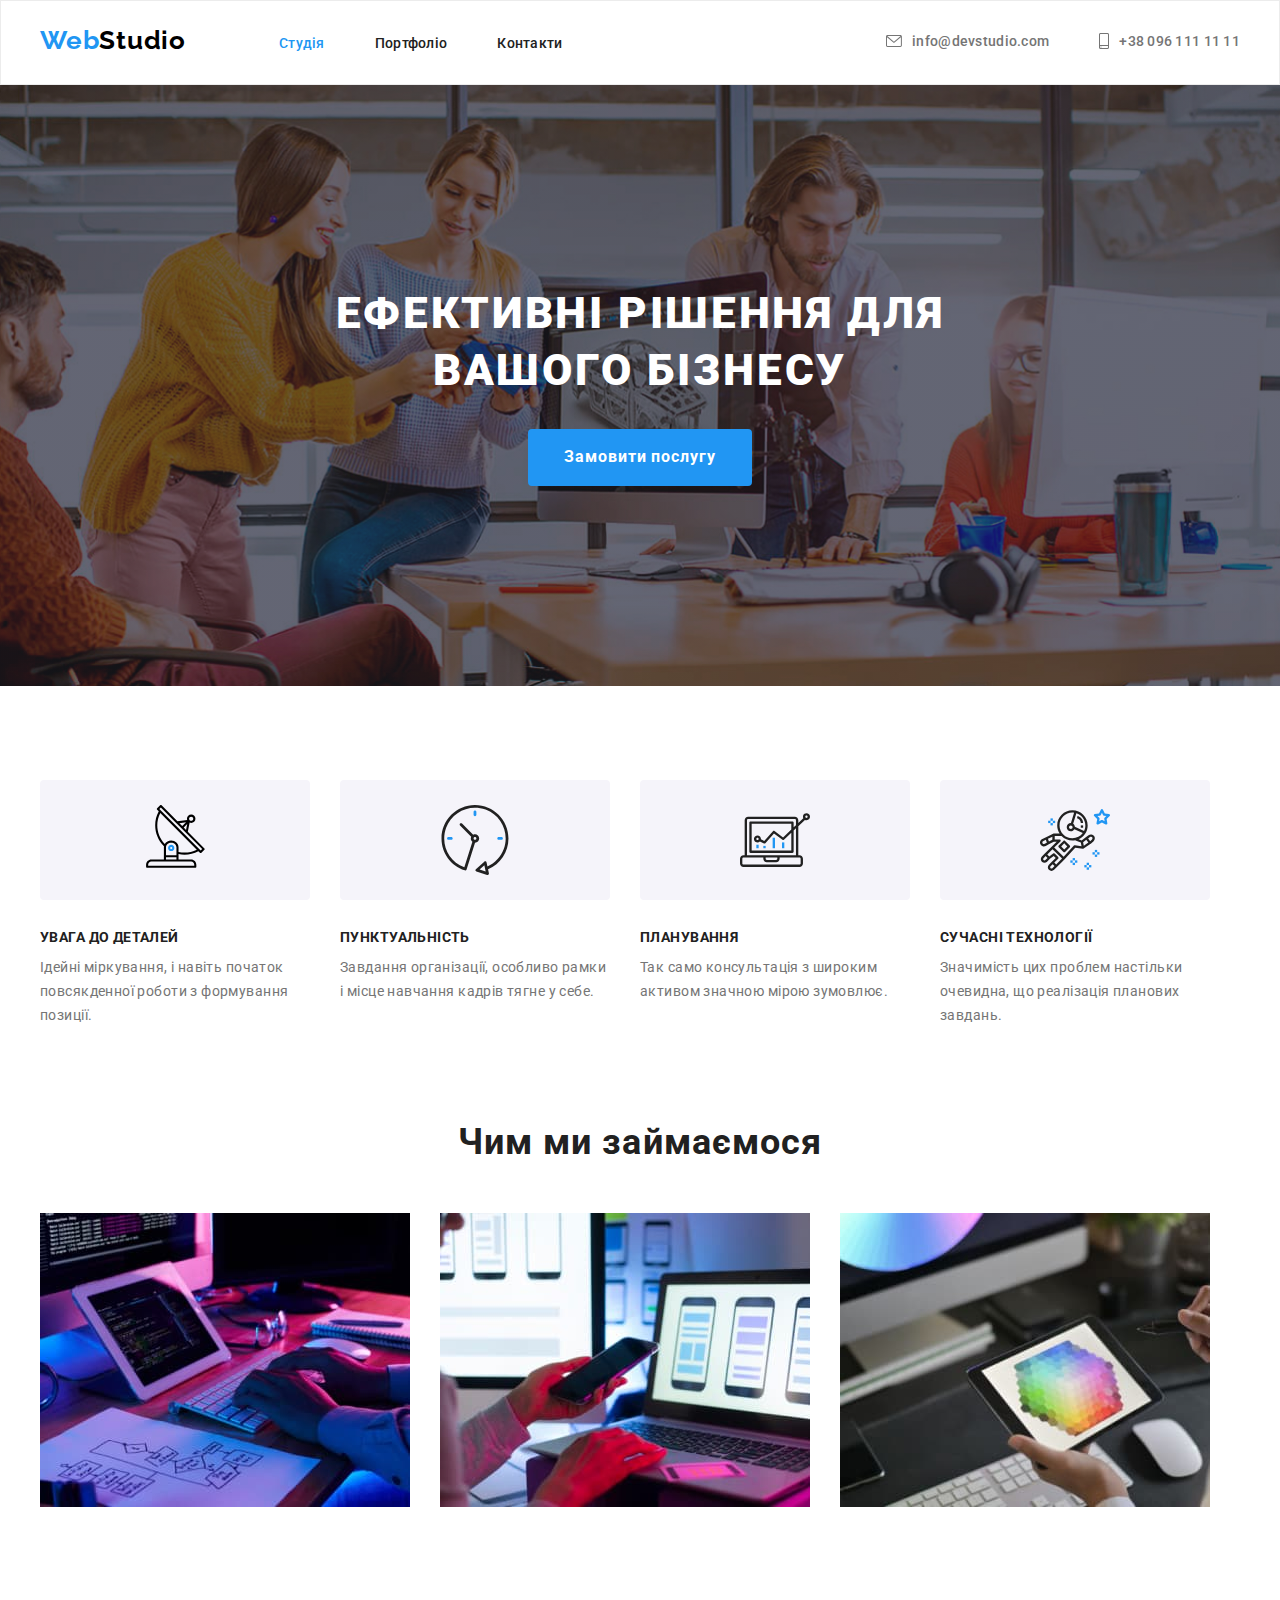
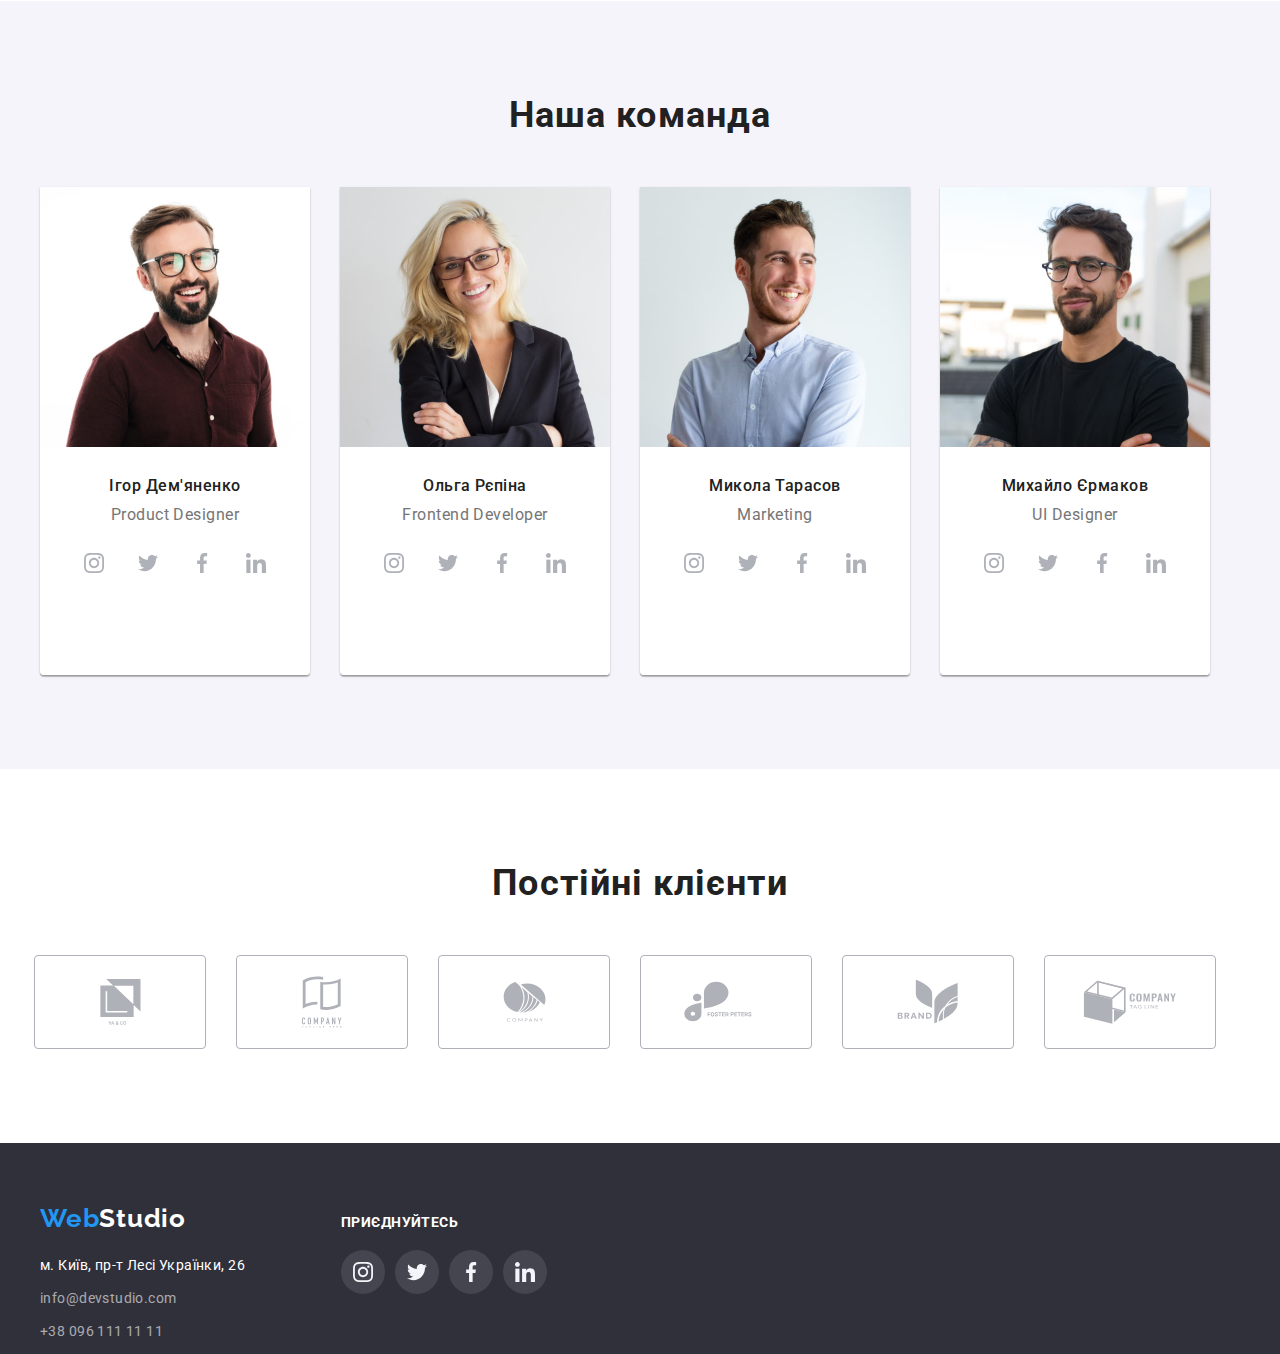
==== index.html @ 08d34241 "dsfdf" ====
<!DOCTYPE html>
<html lang="ua">
<head>
    <meta charset="UTF-8">
    <meta http-equiv="X-UA-Compatible" content="IE=edge">
    <meta name="viewport" content="width=device-width, initial-scale=1.0">
    <title>web-studio</title>
    
    <link rel="stylesheet" href="https://cdnjs.cloudflare.com/ajax/libs/modern-normalize/1.1.0/modern-normalize.min.css"
        integrity="sha512-wpPYUAdjBVSE4KJnH1VR1HeZfpl1ub8YT/NKx4PuQ5NmX2tKuGu6U/JRp5y+Y8XG2tV+wKQpNHVUX03MfMFn9Q=="
        crossorigin="anonymous" referrerpolicy="no-referrer" />
    <link rel="preconnect" href="https://fonts.googleapis.com">
    <link rel="preconnect" href="https://fonts.gstatic.com" crossorigin>
    <link href="https://fonts.googleapis.com/css2?family=Raleway:wght@700&family=Roboto:wght@400;500;700;900&display=swap"
        rel="stylesheet">
    <link rel="stylesheet" href="./css/styles.css">

</head>
<body>
   <!--  Шапка-->
    <header class="header">
        <div class="container header-nav">
            <nav class="navigation">
                <a href="./index.html" class="logo">Web<span>Studio</span>
                </a>
            
                <ul class="site-nav">
                    <li class="item"><a href="" class="link current">Студія</a></li>
                    <li class="item"><a href="./portfolio.html" class="link">Портфоліо</a></li>
                    <li class="item"><a href="" class="link">Контакти</a></li>
                </ul>
            </nav>
            
            <ul class="auth-nav">
                <li class="header-item">
                    <a href="mailto:info@devstudio.com" class="header-link">
                        <svg class="icon-mail" width="16" height="12">
                            <use href="./images/symbol-defs.svg#icon-mail"></use></svg>
                        info@devstudio.com</a> 
                </li>

                <li class="header-item">
                    <a href="tel:+80961111111" class="header-link">
                        <svg class="icon-tel" width="10" height="16">
                            <use href="./images/symbol-defs.svg#icon-tel"></use></svg>
                        +38 096 111 11 11</a>
                </li>
            </ul>
        </div>
    </header>


<!-- Унікальна інформація -->   
<main>
    <!-- Герой -->
    <section class="hero">
        <div class="container">
            <h1>ЕФЕКТИВНІ РІШЕННЯ ДЛЯ <br> ВАШОГО БІЗНЕСУ</h1>
            <button type="button" class="btn-hero">Замовити послугу</button>
        </div>
    </section>
    
    <!-- наші особливості -->
    <section class="feature">
        <div class="container">
            <h2 class="visually-hidden">Наші особливості</h2>
            <ul class="feature-list">
                <li>
                    <div class="feature-box">
                        <svg width="70" height="70">
                            <use href="./images/symbol-defs.svg#icon-antenna"></use>
                        </svg>
                    </div>
                    <h3 class="feature-title">УВАГА ДО ДЕТАЛЕЙ</h3>
                    <p class="feature-text">Ідейні міркування, і навіть початок повсякденної роботи з формування позиції.</p>
                </li>
            
                <li>
                    <div class="feature-box">
                        <svg width="70" height="70">
                            <use href="./images/symbol-defs.svg#icon-clock"></use>
                        </svg>
                    </div>
                    <h3 class="feature-title">ПУНКТУАЛЬНІСТЬ</h3>
                    <p class="feature-text">Завдання організації, особливо рамки і місце навчання кадрів тягне у себе.</p>
                </li>
            
                <li>
                    <div class="feature-box">
                        <svg width="70" height="70">
                            <use href="./images/symbol-defs.svg#icon-diagram"></use>
                        </svg>
                    </div>
                    <h3 class="feature-title">ПЛАНУВАННЯ</h3>
                    <p class="feature-text">Так само консультація з широким активом значною мірою зумовлює.</p>
                </li>
            
                <li>
                    <div class="feature-box">
                        <svg width="70" height="70">
                            <use href="./images/symbol-defs.svg#icon-astronaut"></use>
                        </svg>
                    </div>
                    <h3 class="feature-title">СУЧАСНІ ТЕХНОЛОГІЇ</h3>
                    <p class="feature-text">Значимість цих проблем настільки очевидна, що реалізація планових завдань.</p>
                </li>
            </ul>
        </div>
    </section>
    
    <!-- Чим ми займаємося -->
    <section class="work">
        <div class="container">
            <h2 class="work-title">Чим ми займаємося</h2>
            
            <ul class="work-list">
                <li class="work-img"><img src="./images/box 1.jpg" alt="приклад" width="370" height="294"></li>
                <li class="work-img"><img src="./images/box 2.jpg" alt="приклад" width="370" height="294"></li>
                <li class="work-img"><img src="./images/box 3.jpg" alt="приклад" width="370" height="294"></li>
            </ul>
        </div>
    </section>
    
    <!-- Наша команда -->
    <section class="team">
        <div class="container">
            <h2 class="team-title">Наша команда</h2>
            <ul class="team-list">

                <li class="team-card">
                    <img src="./images/igor.jpg" alt="член команди" width="270" height="260">
                    <div class="team-box">
                        <h3 class="team-name">Ігор Дем'яненко</h3>
                        <p class="team-text">Product Designer</p>
                        <ul class="social-list">
                            <li> <a class="link-area" href="/"> 
                                <svg class="social-link" width="20" height="20"> 
                                    <use href="./images/symbol-defs2.svg#icon-instagram"></use> 
                                </svg> </a> 
                            </li>
                            <li> <a class="link-area" href="/"> 
                                <svg class="social-link" width="20" height="20">
                                    <use href="./images/symbol-defs2.svg#icon-twitter"></use>
                                </svg> </a> 
                            </li>
                            <li> <a class="link-area" href="/"> 
                                <svg class="social-link" width="20" height="20">
                                    <use href="./images/symbol-defs2.svg#icon-facebook"></use>
                                </svg> </a> 
                            </li>
                            <li> <a class="link-area" href="/"> 
                                <svg class="social-link" width="20" height="20">
                                    <use href="./images/symbol-defs2.svg#icon-linkedin"></use>
                                </svg> </a> 
                            </li>
                        </ul>
                    </div>
                </li>
                
                <li class="team-card">
                    <img src="./images/olga.jpg" alt="член команди" width="270" height="260">
                    <div class="team-box">
                        <h3 class="team-name">Ольга Рєпіна</h3>
                        <p class="team-text">Frontend Developer</p>
                        <ul class="social-list">
                            <li> <a class="link-area" href="/">
                                    <svg class="social-link" width="20" height="20">
                                        <use href="./images/symbol-defs2.svg#icon-instagram"></use>
                                    </svg> </a>
                            </li>
                            <li> <a class="link-area" href="/">
                                    <svg class="social-link" width="20" height="20">
                                        <use href="./images/symbol-defs2.svg#icon-twitter"></use>
                                    </svg> </a>
                            </li>
                            <li> <a class="link-area" href="/">
                                    <svg class="social-link" width="20" height="20">
                                        <use href="./images/symbol-defs2.svg#icon-facebook"></use>
                                    </svg> </a>
                            </li>
                            <li> <a class="link-area" href="/">
                                    <svg class="social-link" width="20" height="20">
                                        <use href="./images/symbol-defs2.svg#icon-linkedin"></use>
                                    </svg> </a>
                            </li>
                        </ul>
                    </div>
                </li>
                
                <li class="team-card">
                    <img src="./images/mykola.jpg" alt="член команди" width="270" height="260">
                    <div class="team-box">
                        <h3 class="team-name">Микола Тарасов</h3>
                        <p class="team-text">Marketing</p>
                        <ul class="social-list">
                            <li> <a class="link-area" href="/">
                                    <svg class="social-link" width="20" height="20">
                                        <use href="./images/symbol-defs2.svg#icon-instagram"></use>
                                    </svg> </a>
                            </li>
                            <li> <a class="link-area" href="/">
                                    <svg class="social-link" width="20" height="20">
                                        <use href="./images/symbol-defs2.svg#icon-twitter"></use>
                                    </svg> </a>
                            </li>
                            <li> <a class="link-area" href="/">
                                    <svg class="social-link" width="20" height="20">
                                        <use href="./images/symbol-defs2.svg#icon-facebook"></use>
                                    </svg> </a>
                            </li>
                            <li> <a class="link-area" href="/">
                                    <svg class="social-link" width="20" height="20">
                                        <use href="./images/symbol-defs2.svg#icon-linkedin"></use>
                                    </svg> </a>
                            </li>
                        </ul>
                    </div>
                </li>
                
                <li class="team-card">
                    <img src="./images/mihaylo.jpg" alt="член команди " width="270" height="260">
                    <div class="team-box">
                        <h3 class="team-name">Михайло Єрмаков</h3>
                        <p class="team-text">UI Designer</p>
                        <ul class="social-list">
                            <li> <a class="link-area" href="/">
                                    <svg class="social-link" width="20" height="20">
                                        <use href="./images/symbol-defs2.svg#icon-instagram"></use>
                                    </svg> </a>
                            </li>
                            <li> <a class="link-area" href="/">
                                    <svg class="social-link" width="20" height="20">
                                        <use href="./images/symbol-defs2.svg#icon-twitter"></use>
                                    </svg> </a>
                            </li>
                            <li> <a class="link-area" href="/">
                                    <svg class="social-link" width="20" height="20">
                                        <use href="./images/symbol-defs2.svg#icon-facebook"></use>
                                    </svg> </a>
                            </li>
                            <li> <a class="link-area" href="/">
                                    <svg class="social-link" width="20" height="20">
                                        <use href="./images/symbol-defs2.svg#icon-linkedin"></use>
                                    </svg> </a>
                            </li>
                        </ul>
                    </div>
                </li>
                
            </ul>
        </div>
    </section>

    <!-- Наші клієнти -->
    <section class="section-client">
        <div class="container">
            <h2 class="team-title">Постійні клієнти</h2>

            <ul class="company">
                <li class="card"><a class="client-icons" href="/">
                    <svg class="client-icon" width="41" height="46"> <use href="./images/symbol-defs2.svg#icon-group"></use></svg>
                </a></li>
                <li class="card"><a class="client-icons" href="/">
                    <svg class="client-icon" width="40" height="52"> <use href="./images/symbol-defs2.svg#icon-group-1"></use></svg>
                </a></li>
                <li class="card"><a class="client-icons" href="/">
                    <svg class="client-icon" width="43" height="41"> <use href="./images/symbol-defs2.svg#icon-group-2"></use></svg>
                </a></li>
                <li class="card"><a class="client-icons" href="/">
                    <svg class="client-icon" width="84" height="41"> <use href="./images/symbol-defs2.svg#icon-group-3"></use></svg>
                </a></li>
                <li class="card"><a class="client-icons" href="/">
                    <svg class="client-icon" width="62" height="45"> <use href="./images/symbol-defs2.svg#icon-group-4"></use></svg>
                </a></li>
                <li class="card"><a class="client-icons" href="/">
                    <svg class="client-icon" width="94" height="44"> <use href="./images/symbol-defs2.svg#icon-group-5"></use></svg>
                </a></li>
            </ul>
        </div>
    </section>

</main>

<!-- Підвал -->
<footer class="footer">
    <div class="container footer-block">
        <address class="address">
            <a href="./index.html" class="logo-footer">Web<span class="img-logo-footer">Studio</span>
            </a>
            <p class="footer-address">м. Київ, пр-т Лесі Українки, 26</p>
            <a href="mailto:info@devstudio.com" class="footer-mail">info@devstudio.com</a><br>
            <a href="tel:+80961111111" class="footer-tel">+38 096 111 11 11</a>
        </address>

        <div>
            <h3 class="title-icon">ПРИЄДНУЙТЕСЬ</h3>
            <ul class="socials">
                <li class="items-icon"> <a class="link-social" href="">
                    <svg class="footer-icon" width="20" height="20"> <use href="./images/symbol-defs2.svg#icon-instagram"></use></svg>
                </a></li>
                <li class="items-icon"> <a class="link-social" href="">
                    <svg class="footer-icon" width="20" height="20"> <use href="./images/symbol-defs2.svg#icon-twitter"></use></svg>
                </a></li>
                <li class="items-icon"> <a class="link-social" href="">
                    <svg class="footer-icon" width="20" height="20"> <use href="./images/symbol-defs2.svg#icon-facebook"></use></svg>
                </a></li>
                <li class="items-icon"> <a class="link-social" href="">
                    <svg class="footer-icon" width="20" height="20"> <use href="./images/symbol-defs2.svg#icon-linkedin"></use></svg>
                </a></li>
            </ul>
        </div>
    </div>
</footer>
    
</body>
</html>
---- css/styles.css ----
/* 
   колір основного тексту #212121
   другорядний колір тесту #757575
   білий колір #FFFFFF
   колір акценту #2196F3
   колір посилання футер rgba(255, 255, 255, 0.6);

   основний фон #FFFFFF
   фон героя і футера #2F303A
    
*/

:root {
    --primary-text-color: #212121;
    --secondary-text-color: #757575;
    --white-color: #FFFFFF;
    --footer-link-color: rgba(255, 255, 255, 0.6);
    --accent-color: #2196F3;
    --logo-studio-color: #000000;
    
    --background-hero: rgba(47, 48, 58, 1);
    --background-filter-btn: #F5F4FA;
    --background-secondary-section: #F5F4FA;
 
}

.visually-hidden {
    position: absolute;
    white-space: nowrap;
    width: 1px;
    height: 1px;
    overflow: hidden;
    border: 0;
    padding: 0;
    clip: rect(0 0 0 0);
    clip-path: inset(50%);
    margin: -1px;
}

body {
    margin: 0;
    color: var(--primary-text-color);
    background-color: var(--white-color);

    font-family: Roboto, sans-serif;
}

p,
h1,
h2,
h3,
h4,
h5,
h6 {
    margin: 0;
}

a {
    text-decoration: none;
}

ul {
    padding: 0;
    margin: 0;
    list-style: none;
}

img{
    display: block;
    max-width: 100%;
    height: auto;
}

.container{
    width: 1200px;
    margin-left: auto;
    margin-right: auto;
    padding-left: 15px;
    padding-right: 15px;
    /* border: 2px solid tomato; */
}


/* logo footer, header*/
.header{
    border: 1px solid #ECECEC;
}

.logo {
    color: var(--accent-color);
    margin-right: 93px;
    padding-top: 24px;
    padding-bottom: 25px;

    font-family: Raleway;
    font-style: 400;
    font-weight: 700;
    font-size: 26px;
    line-height: 1.2;
    letter-spacing: 0.03em;
}

.header span{
    color: var(--logo-studio-color);
}

.logo-footer {
    font-family: 'Raleway';
    font-weight: 700;
    font-size: 26px;
    line-height: 1.19;
    letter-spacing: 0.03em;
    color: var(--accent-color);
    text-decoration: none;
    display: inline-block;
    margin-bottom: 20px;
}

.img-logo-footer {
    font-family: 'Raleway';
    font-weight: 700;
    font-size: 26px;
    line-height: 1.19;
    letter-spacing: 0.03em;
    color: #2196F3;
    text-decoration: none;
}

.footer span{
    color: var(--white-color);
}

/* Навігація хедер */
.header-nav{
    display: flex;
}

.navigation{
    display: flex;
}

.site-nav{
    display: flex;
    padding-top: 32px;
    padding-bottom: 32px;
}

.site-nav .item+.item{
    margin-left: 50px;
}

.auth-nav{
    display: flex;
    margin-left: auto;
    padding-top: 32px;
    padding-bottom: 32px;
}

.icon-mail,
.icon-tel {
    margin-right: 10px;
    cursor: pointer;
    fill: currentColor;
}


.header-item+.header-item {
    margin-left: 50px;
}

.site-nav .link{
    color: var(--primary-text-color);

    font-family: Roboto;
    font-style: 400;
    font-weight: 500;
    font-size: 14px;
    line-height: 1.14;
    letter-spacing: 0.02em;
}
.site-nav .link.current{
    color: var(--accent-color);
}

.site-nav .link:hover,
.site-nav .link:focus {
    color: var(--accent-color);
}

.header-link{
    color: var(--secondary-text-color);

    font-family: Roboto;
    font-weight: 500;
    font-size: 14px;
    letter-spacing: 0.02em;
    align-items: center;
    display: flex;
}


.header-link:hover,
.header-link:focus {
    color: var(--accent-color);
    fill: var(--accent-color);
}

/* Герой */
.hero {
    background-color: var(--background-hero);
    background-image: linear-gradient(rgba(47, 48, 58, 0.4),
            rgba(47, 48, 58, 0.4)),
    url(../images/Imghero.jpg);

    padding-top: 200px;
    padding-bottom: 200px;
    margin: 0 auto;
    text-align: center;
    background-repeat: no-repeat;
    background-position: center;
    background-size: cover;
}

.hero h1{
    color: var(--white-color);
    width: 696px;
    margin: 0 auto;

    font-family: Roboto;
    font-style: 400;
    font-weight: 900;
    font-size: 44px;
    line-height: 1.3;
    text-align: center;
    letter-spacing: 0.06em;

    margin-bottom: 30px;
    margin-top: 0;
}

.btn-hero{
    color: var(--white-color);
    background-color: var(--accent-color);

    font-family: Roboto;
    font-style: 400;
    font-weight: 700;
    font-size: 16px;
    line-height: 1.8;
    align-items: center;
    text-align: center;
    letter-spacing: 0.06em;
    text-decoration: none;

    padding-top: 10px;
    padding-bottom: 10px;
    padding-left: 32px;
    padding-right: 32px;
    margin: auto;
    border-radius: 4px;
    border: 4px solid var(--accent-color);
    }


/* Наші особливості */
.feature{
    padding-top: 94px;
    padding-bottom: 94px;
}
.feature-title{
    color: var(--primary-text-color);

    font-family: Roboto, sans-serif;
    font-style: 400;
    font-weight: 700;
    font-size: 14px;
    line-height: 1.14;
    letter-spacing: 0.03em;
    text-transform: uppercase;

    margin-bottom: 10px;
}

.feature-list{
    display: flex;
}

.feature-box{
    display: flex;
    align-items: center;
    justify-content: center;
    margin-bottom: 30px;
    width: 270px;
    height: 120px;
    background: rgba(245, 244, 250, 1);
    border-radius: 4px;
}

.feature-list li{
    width: 270px;
    height: auto;
    margin-right: 30px;
}

.feature-text{
    color: var(--secondary-text-color);

    font-family: Roboto;
    font-style: 400;
    font-weight: 400;
    font-size: 14px;
    line-height: 1.7;
    letter-spacing: 0.03em;
}

/* Чим ми займаємося (work)*/
.work{
    padding-bottom: 94px;
}
.work .work-title{
    color: var(--primary-text-color);

    font-family: Roboto;
    font-style: 400;
    font-weight: 700;
    font-size: 36px;
    line-height: 1.16;
    text-align: center;
    letter-spacing: 0.03em;

    margin-bottom: 50px;
}

.work-list{
    display: flex;
}

.work-img+.work-img{
    margin-left: 30px;
}

/* Наша команда */
.team{
    background-color: var(--background-secondary-section);
    padding-top: 94px;
    padding-bottom: 94px;
}

.team-list{
    display: flex;
}

.team .team-title{
    color: var(--primary-text-color);

    font-family: Roboto;
    font-style: 400;
    font-weight: 700;
    font-size: 36px;
    line-height: 1.16;
    text-align: center;
    letter-spacing: 0.03em;

    margin-bottom: 50px;
}

.team-card{
    margin-right: 30px;
    box-shadow: 0px 1px 3px rgba(0, 0, 0, 0.12), 0px 1px 1px rgba(0, 0, 0, 0.14), 0px 2px 1px rgba(0, 0, 0, 0.2);
    border-radius: 0px 0px 4px 4px;
}

.social-link{
    fill: #AFB1B8;
}

.link-area:hover .social-link,
.link-area:focus .social-link {
    background-color: var(--accent-color);
    fill: #FFFFFF;
}

.link-area:hover,
.link-area:focus {
    background-color: var(--accent-color);
    fill: #FFFFFF;
}

.link-area {
    display: flex;
    align-items: center;
    justify-content: center;
    width: 44px;
    height: 44px;
    border-radius: 50%;
}



.team-box{
    padding-top: 30px;
    padding-bottom: 30px;
    text-align: center;
    border-radius: 0px 0px 4px 4px;
    background: #FFFFFF;
    width: 270px;
    height: 168px;
}

.team .team-name{
    color: var(--primary-text-color);

    font-family: Roboto;
    font-style: 400;
    font-weight: 500;
    font-size: 16px;
    line-height: 1.18;
    letter-spacing: 0.03em;

    margin-bottom: 10px;
}
.team .team-text{
    color: var(--secondary-text-color);

    font-family: Roboto;
    font-style: 400;
    font-weight: 400;
    font-size: 16px;
    line-height: 1.18;
    letter-spacing: 0.03em;
}

.social-list{
    display: flex;
    justify-content: space-between;
    padding-right: 32px;
    padding-left: 32px;
    margin-top: 16px;
}
/* Постійні клієнти */

.company {
    display: flex;
    align-items: center;
    justify-content: center;
}

.section-client {
    text-align: center;
    padding-bottom: 94px;
    padding-top: 94px;
}

.card{
    margin-right: 30px;
}

.client-icons{
  display: flex;
  justify-content: center;
  align-items: center;
  border: 1px solid rgba(175, 177, 184, 1);
  border-radius: 4px;
  width: 170px;
  height: 92px;
}

.client-icon{
    fill: #afb1b8;
}

.client-icons:hover {
    border-color: var(--accent-color);
}

.client-icons:hover .client-icon {
    fill: var(--accent-color);
}


.team-title {
    color: var(--primary-text-color);
    font-family: 'Roboto';
    font-weight: 700;
    font-size: 36px;
    line-height: 1.16;
    text-align: center;
    letter-spacing: 0.03em;
    margin-bottom: 50px;
}
 
/* Футер */
.address{
    font-style: normal;
    width: 231px;
    height: 81px;
    margin-right: 70px;
}


.footer{
    background-color: var(--background-hero);
    padding-top: 60px;
    padding-bottom: 60px;
}

.footer-block{
    display: flex;
    align-items: baseline;
}


.footer-address{
    color: var(--white-color);
    
    font-family: Roboto;
    font-weight: 400;
    font-size: 14px;
    line-height: 1.71;
    letter-spacing: 0.03em;

    margin-bottom: 9px;
}

.footer-mail,
.footer-tel{
    color: var(--footer-link-color);

    display: inline-block;
    font-family: Roboto;
    font-weight: 400;
    font-size: 14px;
    line-height: 1.71;
    letter-spacing: 0.03em;
}
.footer-mail {
    margin-bottom: 9px;
}

.title-icon{
    font-family: 'Roboto';
    font-style: normal;
    font-weight: 700;
    font-size: 14px;
    line-height: 16px;
    letter-spacing: 0.03em;
    text-transform: uppercase;
    margin-bottom: 20px;
    
    color: #FFFFFF;
}

.socials{
    display: flex;
    list-style: none;
}

.items-icon{
    margin-right: 10px;
}

.link-social{
    display: flex;
    justify-content: center;
    align-items: center;
    width: 44px;
    height: 44px;
    background: rgba(255, 255, 255, 0.1);
    border-radius: 50%;
}

.link-social:hover,
.link-social:focus{
    background-color: var(--accent-color);
}

.footer-icon{
    fill: #F5F4FA;
}


/* Портфоліо (фільтр кнопки) */
.portfolio{
    padding-top: 94px;
    padding-bottom: 94px;
}

.portfolio-filter{
    display: flex;
    justify-content: center;
    margin-bottom: 50px;
}

.btn{
    font-family: 'Roboto';
    font-style: normal;
    font-weight: 500;
    font-size: 16px;
    line-height: 1.6;
    text-align: center;
    letter-spacing: 0.03em;
    color: var(--primary-text-color);
    background-color: var(--background-filter-btn);
    border-radius: 4px;
    border: none;
    cursor: pointer;

    padding: 6px 22px;
}

.btn:hover,
.btn:focus{
    color: var(--white-color);
    background-color: var(--accent-color);
}

.portfolio-filter li {
    margin-left: 8px;
}

.portfolio-list{
    display: flex;
    flex-wrap: wrap;
    margin-left: -30px;
    margin-bottom: -30px
}

.portfolio-item{
    flex-basis: calc(100% / 3 - 30px);
    margin-left: 30px;
    margin-bottom: 30px;
}

.portfolio-item:hover,
.portfolio-item:focus {
    box-shadow: 0px 1px 1px rgba(0, 0, 0, 0.12), 
    0px 4px 4px rgba(0, 0, 0, 0.06),
    1px 4px 6px rgba(0, 0, 0, 0.16);
}

.portfolio-box{
    padding: 20px 24px;
    border: 1px solid #EEEEEE;
}

.portfolio-title{
    color: var(--primary-text-color);

    font-family: Roboto;
    font-style: 400;
    font-weight: 700;
    font-size: 18px;
    line-height: 2;
    letter-spacing: 0.06em;
}

.portfolio-text{
    color: var(--secondary-text-color);

    font-family: Roboto;
    font-style: 400;
    font-weight: 400;
    font-size: 16px;
    line-height: 1.8;
    letter-spacing: 0.03em;
}
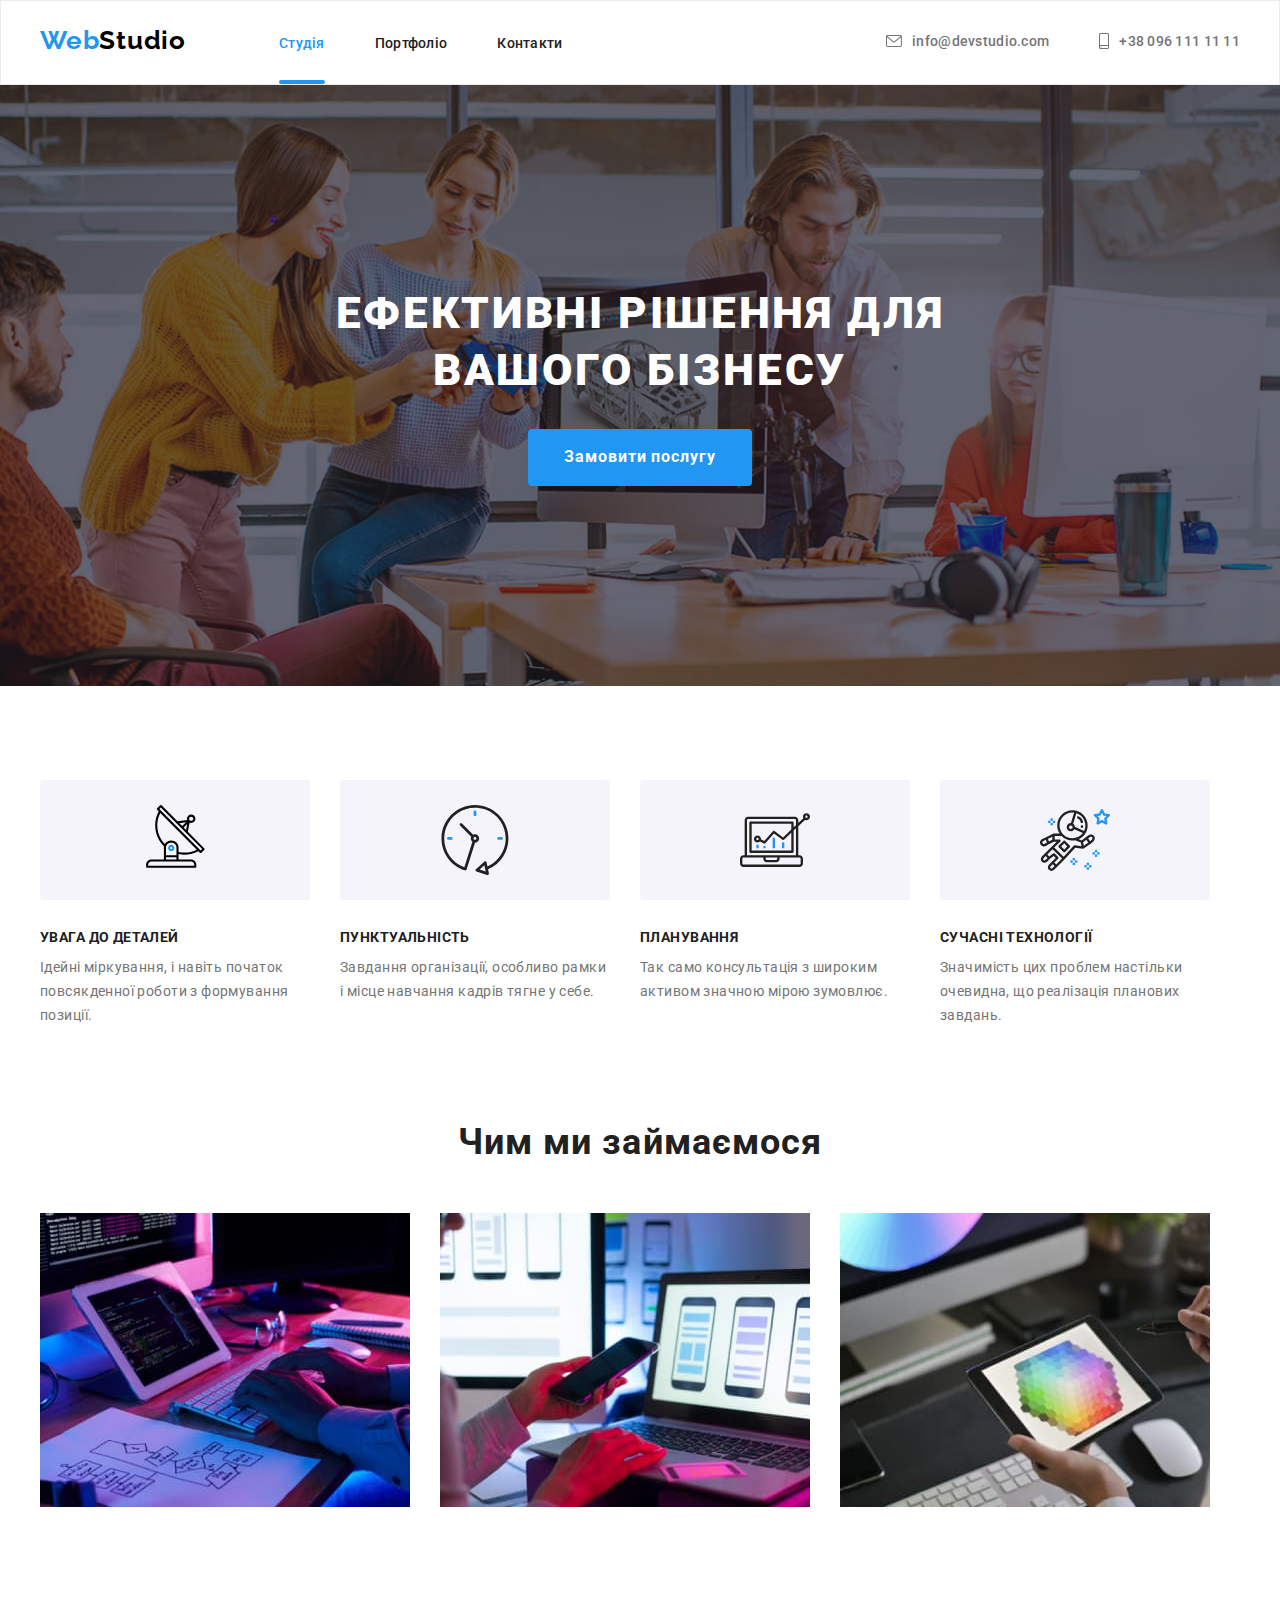
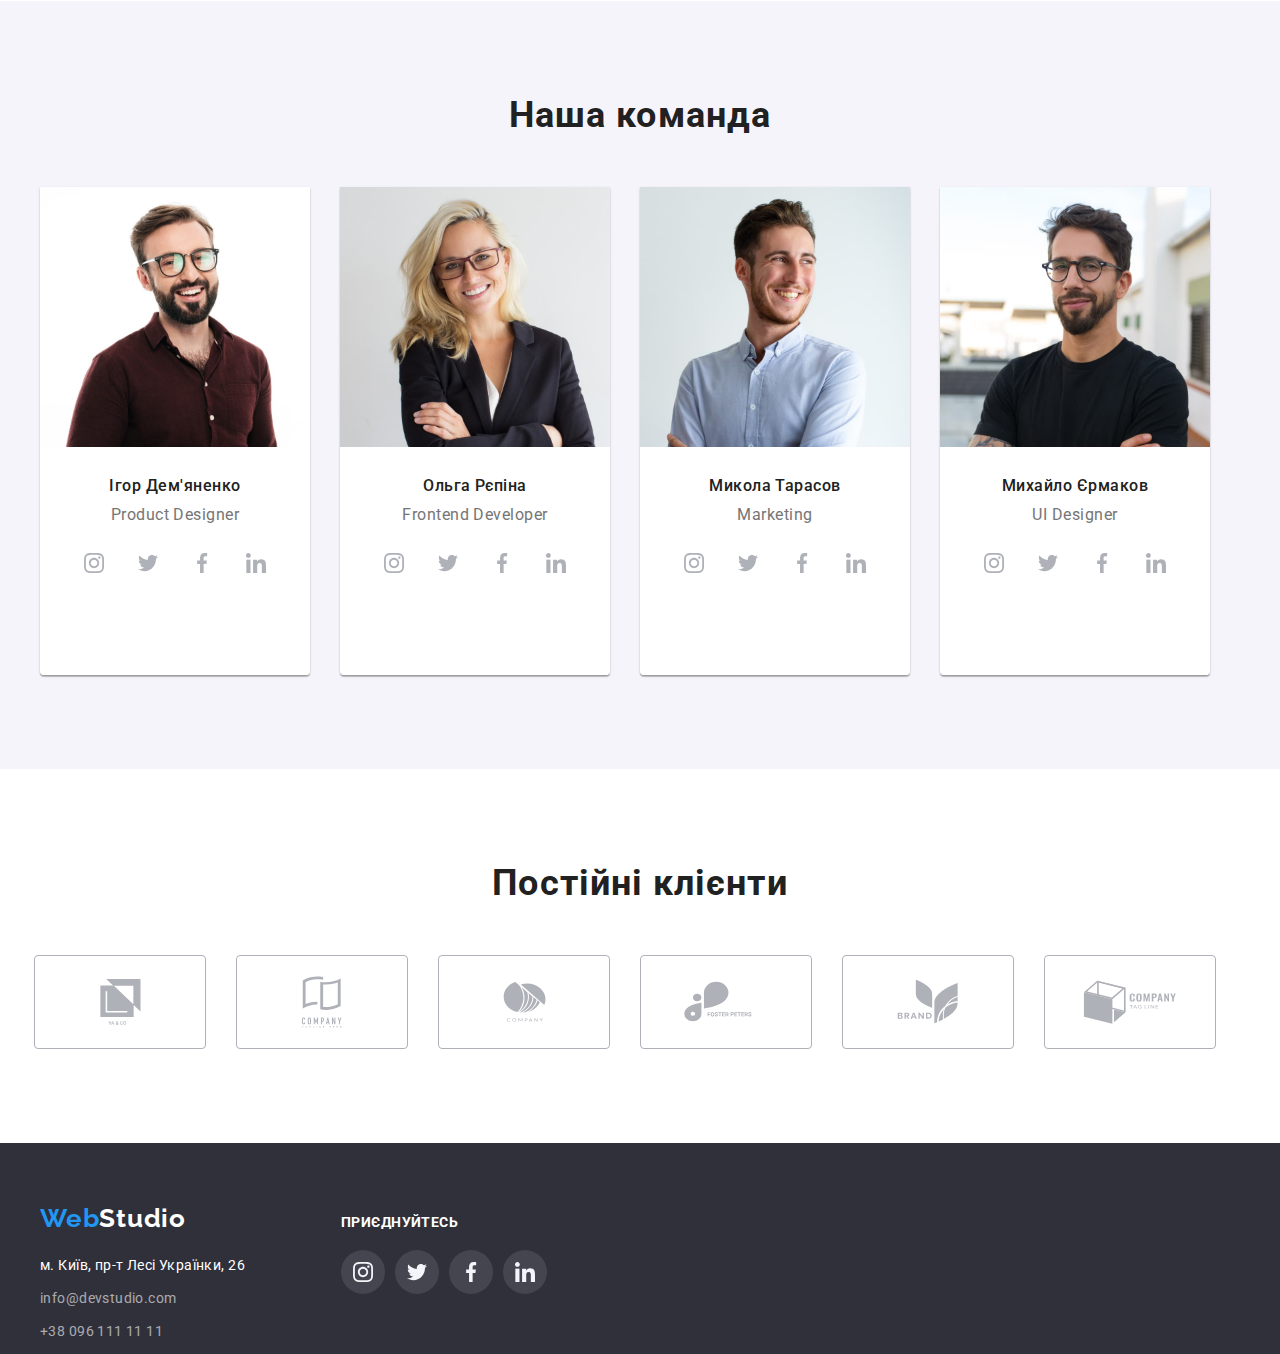
==== commit 262a563d: "іфіф" ====
--- a/index.html
+++ b/index.html
@@ -25,7 +25,7 @@
                 </a>
             
                 <ul class="site-nav">
-                    <li class="item"><a href="" class="link current">Студія</a></li>
+                    <li class="item nav-current"><a href="" class="link current">Студія</a></li>
                     <li class="item"><a href="./portfolio.html" class="link">Портфоліо</a></li>
                     <li class="item"><a href="" class="link">Контакти</a></li>
                 </ul>
@@ -56,7 +56,7 @@
     <section class="hero">
         <div class="container">
             <h1>ЕФЕКТИВНІ РІШЕННЯ ДЛЯ <br> ВАШОГО БІЗНЕСУ</h1>
-            <button type="button" class="btn-hero">Замовити послугу</button>
+            <button data-modal-open type="button" class="btn-hero">Замовити послугу</button>
         </div>
     </section>
     
@@ -281,6 +281,16 @@
 
 </main>
 
+<div class="backdrop is-hidden" data-modal>
+    <div class="modal">
+        <button data-modal-close class="button-modal" type="button">X
+            <svg class="close-modal" width="11" height="11">
+                <use href="./images/symbol-defs#icon-modalka.svg"></use>
+            </svg>
+        </button>
+    </div>
+</div>
+
 <!-- Підвал -->
 <footer class="footer">
     <div class="container footer-block">
@@ -311,6 +321,8 @@
         </div>
     </div>
 </footer>
+
+<script src="./js/modal.js"></script>
     
 </body>
 </html>--- a/css/styles.css
+++ b/css/styles.css
@@ -178,6 +178,10 @@
     font-size: 14px;
     line-height: 1.14;
     letter-spacing: 0.02em;
+
+    transition-property: color;
+    transition-duration: 250ms;
+    transition-timing-function: cubic-bezier(0.4, 0, 0.2, 1);
 }
 .site-nav .link.current{
     color: var(--accent-color);
@@ -186,6 +190,22 @@
 .site-nav .link:hover,
 .site-nav .link:focus {
     color: var(--accent-color);
+}
+
+.link.current::after {
+    position: absolute;
+    content: "";
+    display: block;
+    width: 100%;
+    height: 4px;
+    background-color: var(--accent-color);
+    border-radius: 2px;
+    left: 0;
+    bottom: -32px;
+}
+
+.nav-current{
+    position: relative;
 }
 
 .header-link{
@@ -197,6 +217,10 @@
     letter-spacing: 0.02em;
     align-items: center;
     display: flex;
+
+    transition-property: fill, color;
+    transition-duration: 250ms;
+    transition-timing-function: cubic-bezier(0.4, 0, 0.2, 1);
 }
 
 
@@ -372,7 +396,13 @@
 }
 
 .social-link{
+    width: 20px;
+    height: 20px;
     fill: #AFB1B8;
+
+    transition-property: fill, background-color;
+    transition-duration: 250ms;
+    transition-timing-function: cubic-bezier(0.4, 0, 0.2, 1);
 }
 
 .link-area:hover .social-link,
@@ -381,11 +411,6 @@
     fill: #FFFFFF;
 }
 
-.link-area:hover,
-.link-area:focus {
-    background-color: var(--accent-color);
-    fill: #FFFFFF;
-}
 
 .link-area {
     display: flex;
@@ -394,8 +419,17 @@
     width: 44px;
     height: 44px;
     border-radius: 50%;
-}
-
+
+    transition-property: fill, background-color;
+    transition-duration: 250ms;
+    transition-timing-function: cubic-bezier(0.4, 0, 0.2, 1);
+}
+
+.link-area:hover,
+.link-area:focus {
+    background-color: var(--accent-color);
+    fill: #FFFFFF;
+}
 
 
 .team-box{
@@ -464,14 +498,22 @@
   border-radius: 4px;
   width: 170px;
   height: 92px;
+
+transition-property: border-color;
+transition-duration: 250ms;
+transition-timing-function: cubic-bezier(0.4, 0, 0.2, 1);
+}
+
+.client-icons:hover {
+    border-color: var(--accent-color);
 }
 
 .client-icon{
     fill: #afb1b8;
-}
-
-.client-icons:hover {
-    border-color: var(--accent-color);
+
+    transition-property: fill;
+    transition-duration: 250ms;
+    transition-timing-function: cubic-bezier(0.4, 0, 0.2, 1);
 }
 
 .client-icons:hover .client-icon {
@@ -568,6 +610,8 @@
     height: 44px;
     background: rgba(255, 255, 255, 0.1);
     border-radius: 50%;
+
+    transition: background-color 250ms cubic-bezier(0.4, 0, 0.2, 1);
 }
 
 .link-social:hover,
@@ -607,7 +651,11 @@
     cursor: pointer;
 
     padding: 6px 22px;
-}
+
+    transition: background-color 250ms cubic-bezier(0.4, 0, 0.2, 1), 
+                color 250ms cubic-bezier(0.4, 0, 0.2, 1);
+}
+                
 
 .btn:hover,
 .btn:focus{
@@ -630,6 +678,10 @@
     flex-basis: calc(100% / 3 - 30px);
     margin-left: 30px;
     margin-bottom: 30px;
+
+    transition-property: box-shadow;
+    transition-duration: 250ms;
+    transition-timing-function: cubic-bezier(0.4, 0, 0.2, 1);
 }
 
 .portfolio-item:hover,
@@ -666,4 +718,89 @@
     letter-spacing: 0.03em;
 }
 
-
+/* overlay portfolio */
+
+.overlay-box{
+    overflow: hidden;
+    position: relative;
+}
+
+
+.overlay-text{
+    position: absolute;
+    bottom: 0;
+    padding: 63px 24px;
+    width: 100%;
+    height: 100%;
+    font-size: 18px;
+    line-height: 1.56;
+    letter-spacing: 0.03em;
+    color: var(--white-color);
+    background-color: var(--accent-color);
+        
+    transform: translateY(101%);
+    transition: transform 250ms cubic-bezier(0.4, 0, 0.2, 1);
+    font-family: 'Roboto';
+    font-style: normal;
+    font-weight: 400;
+}
+
+.portfolio-item:hover .overlay-text{
+    transform: translateY(0);
+}
+
+/* Модалка */
+
+.backdrop{
+    position: fixed;
+    top: 0;
+    left: 0;
+    width: 100%;
+    height: 100%;
+    background-color: rgba(0, 0, 0, 0.2);;
+
+    opacity: 1;
+    transition: opacity 250ms, visibility 250ms;
+}
+
+.backdrop.is-hidden{
+    opacity: 0;
+    pointer-events: none;
+}
+
+.modal{
+    position: absolute;
+    top: 50%;
+    left: 50%;
+    transform: translate(-50%, -50%);
+
+    width: 528px;
+    height: 581px;
+    background-color: #FFFFFF;
+    box-shadow: 0px 1px 3px rgba(0, 0, 0, 0.12), 0px 1px 1px rgba(0, 0, 0, 0.14), 0px 2px 1px rgba(0, 0, 0, 0.2);
+    border-radius: 4px;
+
+    transform: translate(-50%, -50%) rotate(0) scale(1);
+    transition: transform 250ms;
+}
+
+.button-modal{
+    position: absolute;
+        top: 8px;
+        right: 8px;
+    
+        display: flex;
+        justify-content: center;
+        align-items: center;
+    
+        width: 30px;
+        height: 30px;
+    
+        border-radius: 50%;
+        background: #FFFFFF;
+        border: 1px solid rgba(0, 0, 0, 0.1);
+    
+        cursor: pointer;
+}
+
+
